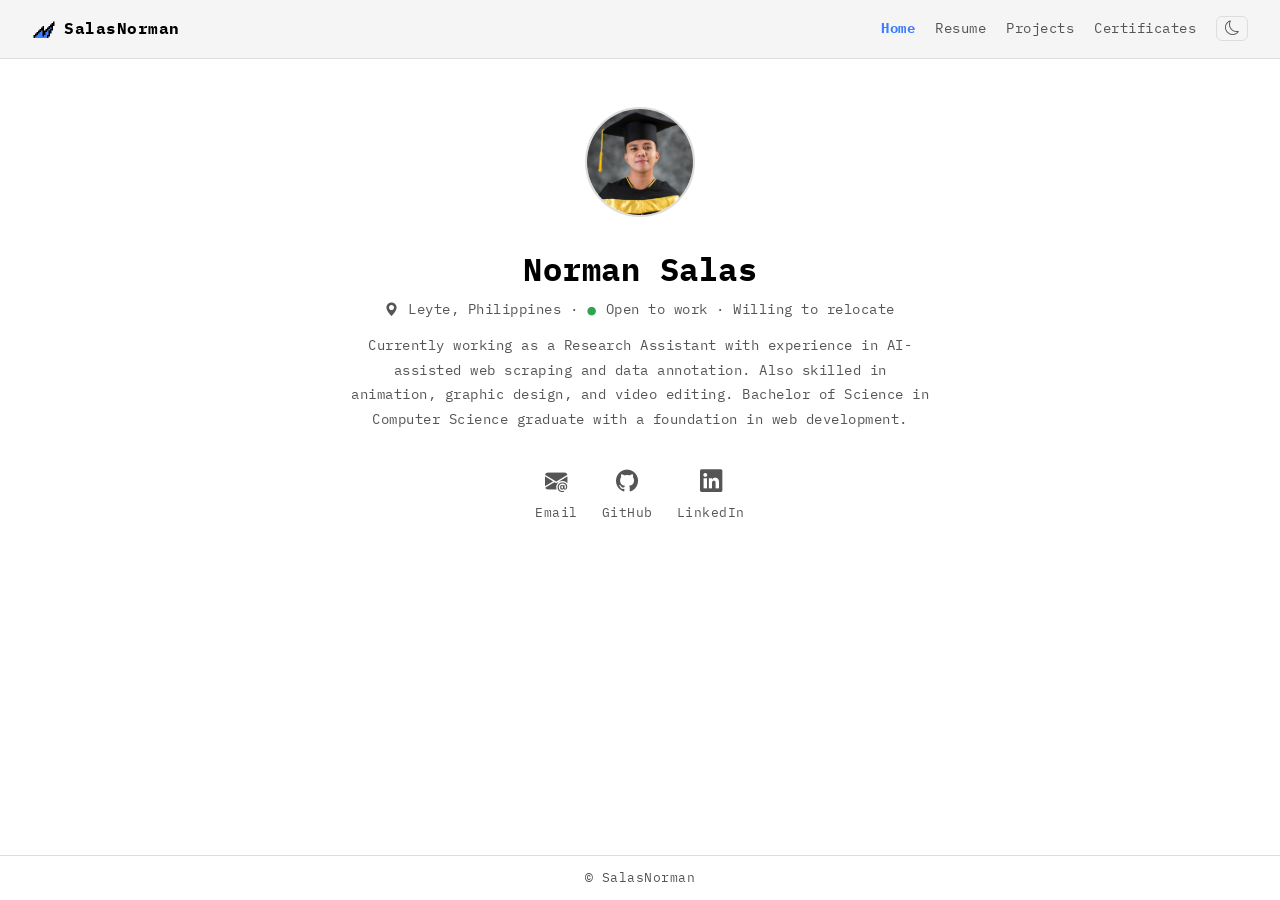
==== index.html @ 31a0b53a "feat: load resume data from JSON, unify all page titles" ====
<!doctype html>
<html lang="en">
  <head>
    <meta charset="UTF-8" />
    <meta name="viewport" content="width=device-width, initial-scale=1.0" />
    <meta
      name="description"
      content="Norman Salas - Web Developer and Machine Learning enthusiast. View my portfolio, projects, and skills."
    />
    <title>SalasNorman Portfolio</title>
    <link rel="icon" type="image/png" href="assets/images/favicon.png" />
    <link rel="stylesheet" href="css/base.css" />
    <link rel="stylesheet" href="css/layout.css" />
    <link rel="stylesheet" href="css/header.css" />
    <link rel="stylesheet" href="css/footer.css" />
    <link rel="stylesheet" href="css/home.css" />
    <link
      rel="stylesheet"
      href="https://cdn.jsdelivr.net/npm/bootstrap-icons@1.13.1/font/bootstrap-icons.min.css"
    />
  </head>
  <body>
    <header class="header">
      <a href="index.html" class="header__logo">
        <img src="assets/images/favicon.png" alt="" class="header__logo-icon" />
        SalasNorman
      </a>
      <nav class="header__nav">
        <div class="header__nav-links">
          <a href="index.html" class="active">Home</a>
          <a href="resume.html">Resume</a>
          <a href="projects.html">Projects</a>
          <a href="certificates.html">Certificates</a>
        </div>
        <button id="theme-toggle" class="theme-toggle" aria-label="Toggle theme">
          <i id="toggle-icon" class="bi bi-sun"></i>
        </button>
        <button class="hamburger" id="hamburger" aria-label="Menu">
          <i class="bi bi-list"></i>
        </button>
      </nav>
    </header>

    <div class="layout">
      <div class="layout__inner">
        <section class="home">
          <img
            class="home__avatar"
            src="assets/images/profile-pic.jpg"
            alt="Norman Salas"
            height="110"
            width="110"
          />
          <h1 class="home__name">Norman Salas</h1>
          <p class="home__location"><i class="bi bi-geo-alt-fill"></i> Leyte, Philippines · <span class="open-to-work">●</span> Open to work · Willing to relocate</p>
          <p class="home__bio">
            Currently working as a Research Assistant with experience in AI-assisted web scraping and data annotation. Also skilled in animation, graphic design, and video editing. Bachelor of Science in Computer Science graduate with a foundation in web development.
          </p>
          <div class="home__contacts">
            <a href="mailto:salasnorman015@gmail.com" aria-label="Email">
              <i class="bi bi-envelope-at-fill"></i>
              <span>Email</span>
            </a>
            <a href="https://github.com/SalasNorman/" aria-label="GitHub">
              <i class="bi bi-github"></i>
              <span>GitHub</span>
            </a>
            <a
              href="https://www.linkedin.com/in/salasnorman/"
              rel="noopener"
              target="_blank"
              aria-label="LinkedIn"
            >
              <i class="bi bi-linkedin"></i>
              <span>LinkedIn</span>
            </a>
          </div>
        </section>
      </div>
    </div>

    <footer class="footer">&copy; SalasNorman</footer>
    <script type="module" src="js/main.js"></script>
  </body>
</html>
---- css/base.css ----
@font-face {
  font-family: "IBM Plex Mono";
  src: url("../assets/fonts/IBMPlexMono-Regular.ttf") format("truetype");
  font-weight: 400;
  font-style: normal;
  font-display: swap;
}

@font-face {
  font-family: "IBM Plex Mono";
  src: url("../assets/fonts/IBMPlexMono-Bold.ttf") format("truetype");
  font-weight: 700;
  font-style: normal;
  font-display: swap;
}

:root {
  --bg: #000000;
  --text: #e0e0e0;
  --text-subtle: #888888;
  --accent: #3c7eff;
  --divider: #333333;
  --header-bg: #0a0a0a;
  --card-bg: #111111;
  --shadow: 0 2px 12px rgba(0,0,0,0.3);
}

.card {
  background: var(--card-bg);
  border-radius: 8px;
  box-shadow: var(--shadow);
  border-left: 4px solid var(--accent);
  transition: transform 0.2s, box-shadow 0.2s;
}

.card:hover {
  transform: scale(1.03);
  box-shadow: 0 4px 20px rgba(0, 0, 0, 0.4);
}

body.light {
  --bg: #ffffff;
  --text: #000000;
  --text-subtle: #555555;
  --accent: #3c7eff;
  --divider: #dddddd;
  --header-bg: #f5f5f5;
  --card-bg: #f8f8f8;
  --shadow: 0 2px 12px rgba(0,0,0,0.08);
}

* {
  box-sizing: border-box;
  margin: 0;
  padding: 0;
}

html, body {
  height: 100%;
}

body {
  display: flex;
  flex-direction: column;
  font-family: "IBM Plex Mono", system-ui, monospace;
  letter-spacing: 0.5px;
  background: var(--bg);
  color: var(--text);
  line-height: 1.6;
  transition: background 0.2s, color 0.2s;
}

a {
  color: var(--accent);
  text-decoration: none;
}

a:hover {
  text-decoration: underline;
}
---- css/layout.css ----
.layout {
  flex: 1;
  display: flex;
  flex-direction: column;
  align-items: center;
  padding: 3rem 1.5rem;
}

.layout__inner {
  width: 100%;
  max-width: 580px;
}

.layout__inner--wide {
  max-width: 720px;
}

@media (max-width: 600px) {
  .layout {
    padding: 2rem 1rem;
  }
}
---- css/header.css ----
.header {
  display: flex;
  justify-content: space-between;
  align-items: center;
  padding: 1rem 2rem;
  background: var(--header-bg);
  border-bottom: 1px solid var(--divider);
  position: relative;
}

.header__logo {
  display: flex;
  align-items: center;
  gap: 0.5rem;
  font-weight: 700;
  font-size: 1rem;
  color: var(--text);
}

.header__logo-icon {
  width: 24px;
  height: 24px;
  border-radius: 4px;
  background: #f5f5f5;
}

.header__nav {
  display: flex;
  align-items: center;
  gap: 0.75rem;
}

.header__nav-links {
  display: flex;
  align-items: center;
  gap: 1.25rem;
}

.header__nav-links a {
  font-size: 0.85rem;
  color: var(--text-subtle);
}

.header__nav-links a.active {
  color: var(--accent);
  font-weight: 700;
}

.theme-toggle {
  background: none;
  border: 1px solid var(--divider);
  border-radius: 6px;
  padding: 4px 8px;
  cursor: pointer;
  color: var(--text-subtle);
  font-size: 0.9rem;
  line-height: 1;
  margin-left: 0.5rem;
  transition: border-color 0.2s;
}

.theme-toggle:hover {
  border-color: var(--accent);
}

.hamburger {
  display: none;
  background: none;
  border: 1px solid var(--divider);
  border-radius: 6px;
  padding: 4px 8px;
  cursor: pointer;
  color: var(--text-subtle);
  font-size: 1.1rem;
  line-height: 1;
  transition: border-color 0.2s;
}

.hamburger:hover {
  border-color: var(--accent);
}

@media (max-width: 600px) {
  .header {
    padding: 0.75rem 1rem;
  }

  .header__nav {
    gap: 0.5rem;
  }

  .header__nav-links {
    display: none;
    position: absolute;
    top: 100%;
    right: 0;
    background: var(--header-bg);
    border: 1px solid var(--divider);
    border-radius: 8px;
    padding: 0.5rem;
    flex-direction: column;
    gap: 0.25rem;
    min-width: 140px;
    z-index: 100;
  }

  .nav-open .header__nav-links {
    display: flex;
  }

  .header__nav-links a {
    display: block;
    padding: 0.5rem 0.75rem;
    border-radius: 4px;
  }

  .header__nav-links a:hover {
    background: var(--divider);
  }

  .hamburger {
    display: block;
  }
}
---- css/footer.css ----
.footer {
  text-align: center;
  padding: 0.75rem 1rem;
  font-size: 0.8rem;
  color: var(--text-subtle);
  border-top: 1px solid var(--divider);
}
---- css/home.css ----
.home {
  text-align: center;
}

.home__avatar {
  width: 110px;
  height: 110px;
  border-radius: 50%;
  object-fit: cover;
  object-position: top;
  border: 2px solid var(--divider);
  margin-bottom: 1.25rem;
}

.home__name {
  font-size: 2rem;
  font-weight: 700;
  margin-bottom: 0.25rem;
}

.home__location {
  font-size: 0.85rem;
  color: var(--text-subtle);
  margin-bottom: 0.75rem;
}

.open-to-work {
  color: #2da44e;
  font-size: 0.7rem;
}

.home__bio {
  color: var(--text-subtle);
  font-size: 0.9rem;
  line-height: 1.7;
  margin-bottom: 2rem;
}

.home__contacts {
  display: flex;
  justify-content: center;
  gap: 1.5rem;
  font-size: 1.4rem;
}

.home__contacts a {
  display: flex;
  flex-direction: column;
  align-items: center;
  gap: 0.25rem;
  font-size: 0.8rem;
  color: var(--text-subtle);
  transition: color 0.2s;
}

.home__contacts a i {
  font-size: 1.4rem;
}

.home__contacts a:hover {
  color: var(--accent);
  text-decoration: none;
}

@media (max-width: 600px) {
  .home__name {
    font-size: 1.5rem;
  }
}
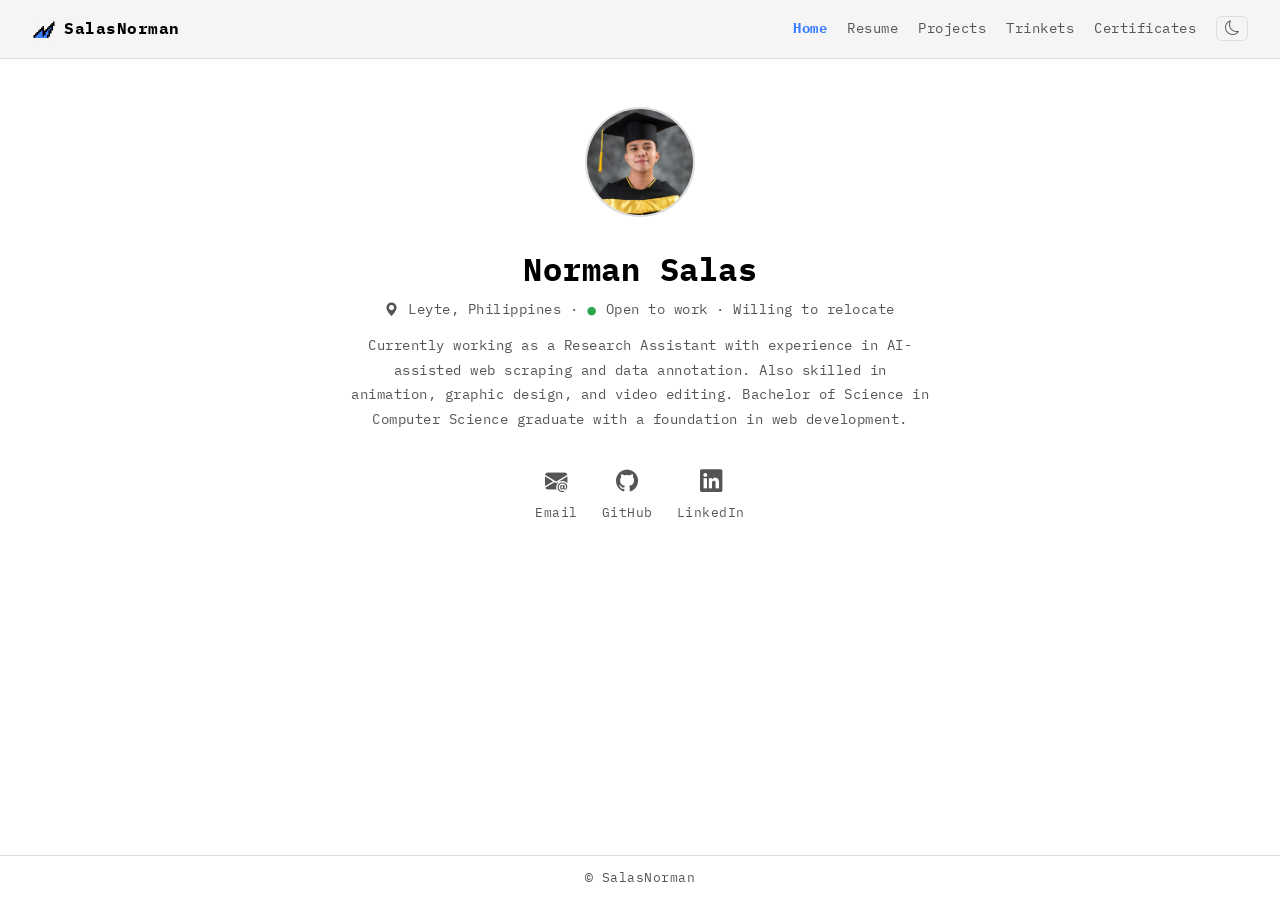
==== commit 84f4e4c8: "feat: add Trinkets page with simplified project cards (no actions)" ====
--- a/index.html
+++ b/index.html
@@ -30,6 +30,7 @@
           <a href="index.html" class="active">Home</a>
           <a href="resume.html">Resume</a>
           <a href="projects.html">Projects</a>
+          <a href="trinkets.html">Trinkets</a>
           <a href="certificates.html">Certificates</a>
         </div>
         <button id="theme-toggle" class="theme-toggle" aria-label="Toggle theme">
--- a/css/base.css
+++ b/css/base.css
@@ -22,7 +22,8 @@
   --divider: #333333;
   --header-bg: #0a0a0a;
   --card-bg: #111111;
-  --shadow: 0 2px 12px rgba(0,0,0,0.3);
+  --shadow: 0 2px 12px rgba(255,255,255,0.06);
+  --shadow-hover: 0 4px 20px rgba(255,255,255,0.2);
 }
 
 .card {
@@ -35,7 +36,7 @@
 
 .card:hover {
   transform: scale(1.03);
-  box-shadow: 0 4px 20px rgba(0, 0, 0, 0.4);
+  box-shadow: var(--shadow-hover);
 }
 
 body.light {
@@ -47,6 +48,7 @@
   --header-bg: #f5f5f5;
   --card-bg: #f8f8f8;
   --shadow: 0 2px 12px rgba(0,0,0,0.08);
+  --shadow-hover: 0 4px 20px rgba(0,0,0,0.15);
 }
 
 * {
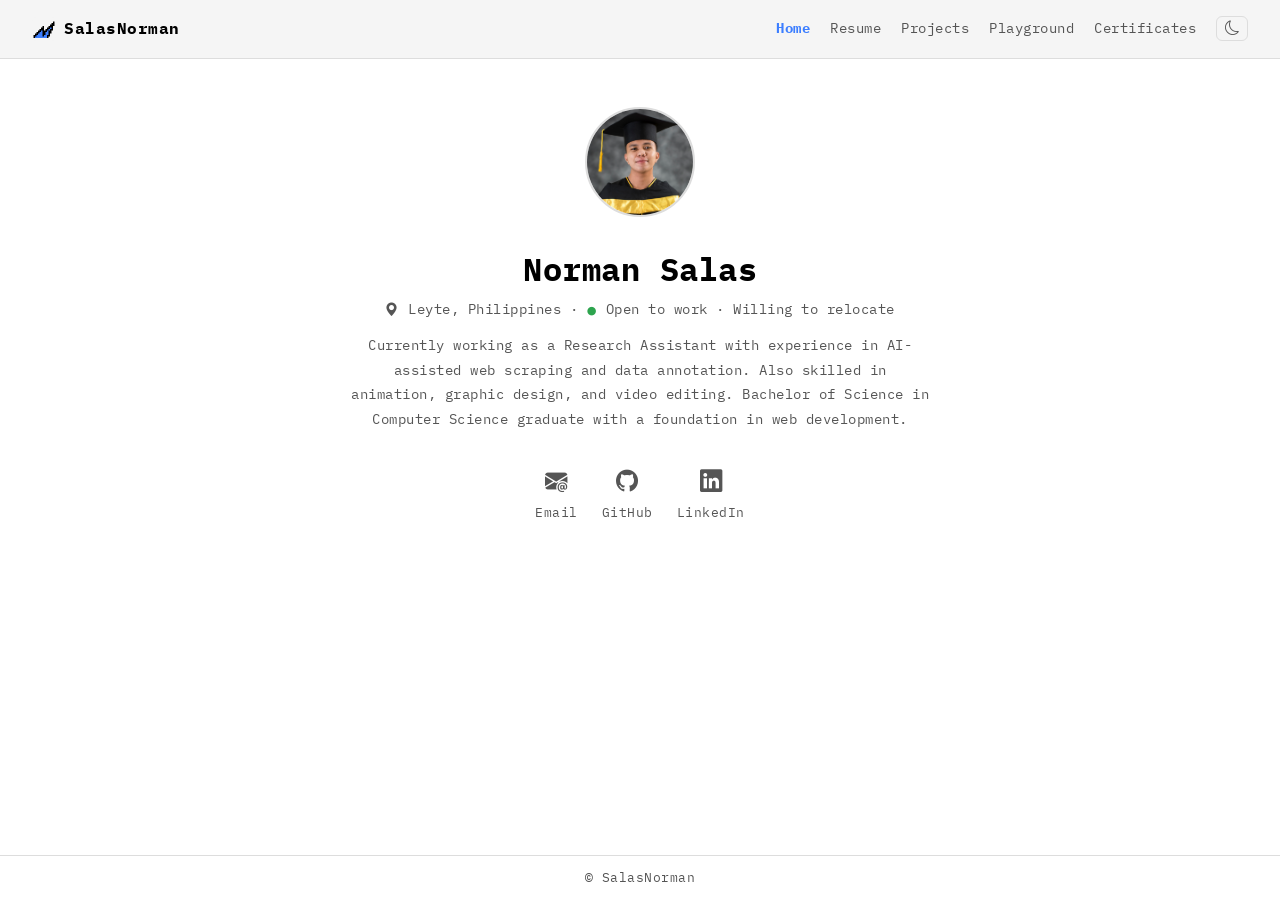
==== commit 5a5c605f: "feat: replace Trinkets with Playground — Text Formatter, Offline Notepad, Case Converter removed" ====
--- a/index.html
+++ b/index.html
@@ -30,7 +30,7 @@
           <a href="index.html" class="active">Home</a>
           <a href="resume.html">Resume</a>
           <a href="projects.html">Projects</a>
-          <a href="trinkets.html">Trinkets</a>
+          <a href="playground.html">Playground</a>
           <a href="certificates.html">Certificates</a>
         </div>
         <button id="theme-toggle" class="theme-toggle" aria-label="Toggle theme">
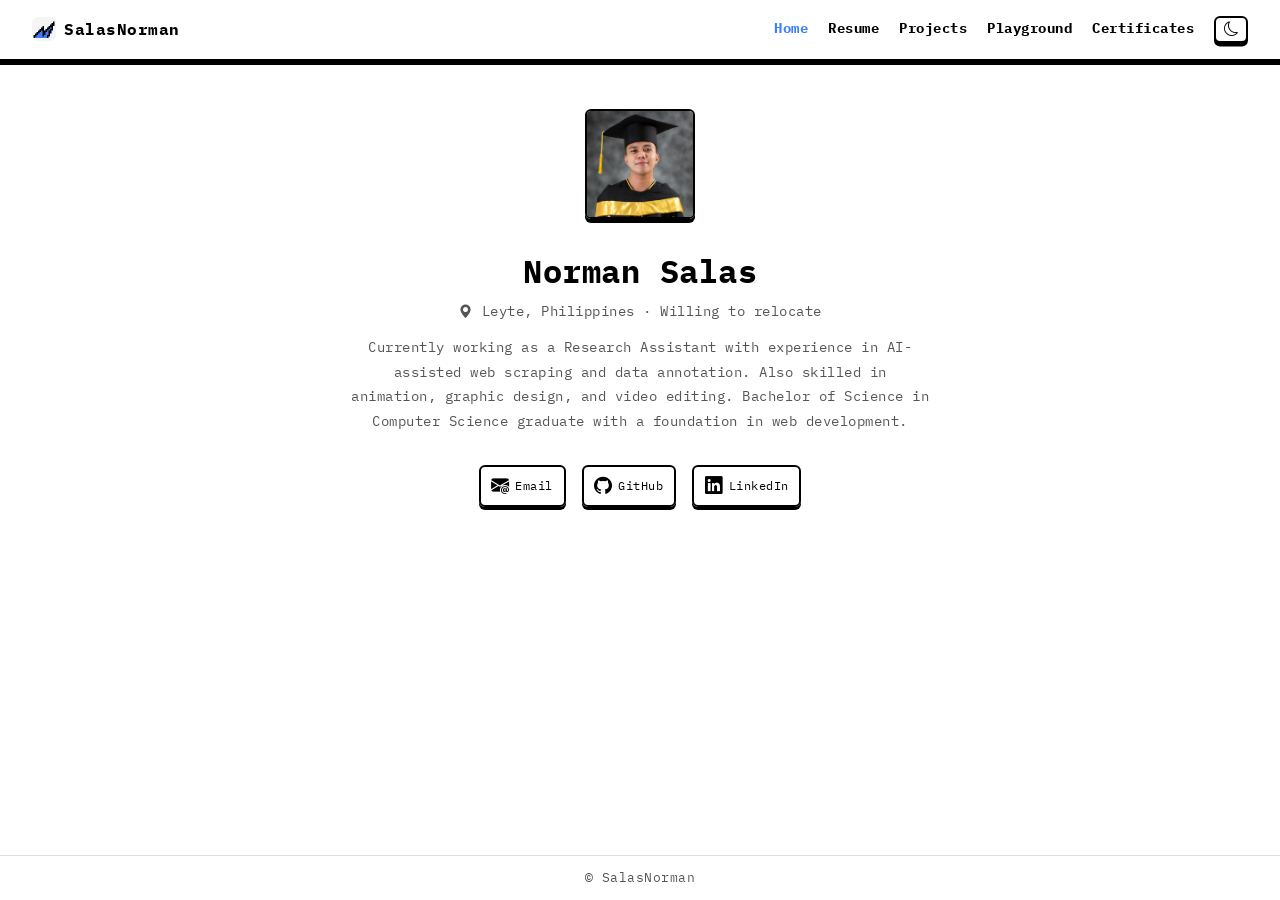
==== commit f95d2384: "style: comment out open to work status" ====
--- a/index.html
+++ b/index.html
@@ -13,36 +13,16 @@
     <link rel="stylesheet" href="css/layout.css" />
     <link rel="stylesheet" href="css/header.css" />
     <link rel="stylesheet" href="css/footer.css" />
-    <link rel="stylesheet" href="css/home.css" />
+    <link rel="stylesheet" href="css/pages/home.css" />
     <link
       rel="stylesheet"
       href="https://cdn.jsdelivr.net/npm/bootstrap-icons@1.13.1/font/bootstrap-icons.min.css"
     />
   </head>
   <body>
-    <header class="header">
-      <a href="index.html" class="header__logo">
-        <img src="assets/images/favicon.png" alt="" class="header__logo-icon" />
-        SalasNorman
-      </a>
-      <nav class="header__nav">
-        <div class="header__nav-links">
-          <a href="index.html" class="active">Home</a>
-          <a href="resume.html">Resume</a>
-          <a href="projects.html">Projects</a>
-          <a href="playground.html">Playground</a>
-          <a href="certificates.html">Certificates</a>
-        </div>
-        <button id="theme-toggle" class="theme-toggle" aria-label="Toggle theme">
-          <i id="toggle-icon" class="bi bi-sun"></i>
-        </button>
-        <button class="hamburger" id="hamburger" aria-label="Menu">
-          <i class="bi bi-list"></i>
-        </button>
-      </nav>
-    </header>
+    <header id="site-header" class="header"></header>
 
-    <div class="layout">
+    <main class="layout">
       <div class="layout__inner">
         <section class="home">
           <img
@@ -53,7 +33,7 @@
             width="110"
           />
           <h1 class="home__name">Norman Salas</h1>
-          <p class="home__location"><i class="bi bi-geo-alt-fill"></i> Leyte, Philippines · <span class="open-to-work">●</span> Open to work · Willing to relocate</p>
+          <p class="home__location"><i class="bi bi-geo-alt-fill"></i> Leyte, Philippines<!-- · <span class="open-to-work">●</span> Open to work--> · Willing to relocate</p>
           <p class="home__bio">
             Currently working as a Research Assistant with experience in AI-assisted web scraping and data annotation. Also skilled in animation, graphic design, and video editing. Bachelor of Science in Computer Science graduate with a foundation in web development.
           </p>
@@ -78,9 +58,9 @@
           </div>
         </section>
       </div>
-    </div>
+    </main>
 
-    <footer class="footer">&copy; SalasNorman</footer>
+    <footer id="site-footer" class="footer"></footer>
     <script type="module" src="js/main.js"></script>
   </body>
 </html>
--- a/css/base.css
+++ b/css/base.css
@@ -14,50 +14,18 @@
   font-display: swap;
 }
 
-:root {
-  --bg: #000000;
-  --text: #e0e0e0;
-  --text-subtle: #888888;
-  --accent: #3c7eff;
-  --divider: #333333;
-  --header-bg: #0a0a0a;
-  --card-bg: #111111;
-  --shadow: 0 2px 12px rgba(255,255,255,0.06);
-  --shadow-hover: 0 4px 20px rgba(255,255,255,0.2);
-}
-
-.card {
-  background: var(--card-bg);
-  border-radius: 8px;
-  box-shadow: var(--shadow);
-  border-left: 4px solid var(--accent);
-  transition: transform 0.2s, box-shadow 0.2s;
-}
-
-.card:hover {
-  transform: scale(1.03);
-  box-shadow: var(--shadow-hover);
-}
-
-body.light {
-  --bg: #ffffff;
-  --text: #000000;
-  --text-subtle: #555555;
-  --accent: #3c7eff;
-  --divider: #dddddd;
-  --header-bg: #f5f5f5;
-  --card-bg: #f8f8f8;
-  --shadow: 0 2px 12px rgba(0,0,0,0.08);
-  --shadow-hover: 0 4px 20px rgba(0,0,0,0.15);
-}
-
 * {
   box-sizing: border-box;
   margin: 0;
   padding: 0;
 }
 
-html, body {
+[hidden] {
+  display: none !important;
+}
+
+html,
+body {
   height: 100%;
 }
 
@@ -73,10 +41,102 @@
 }
 
 a {
-  color: var(--accent);
+  color: inherit;
   text-decoration: none;
 }
 
 a:hover {
   text-decoration: underline;
 }
+
+:root {
+  --bg: #000000;
+  --text: #e0e0e0;
+  --text-subtle: #888888;
+  --accent: #3c7eff;
+  --divider: #333333;
+  --well-band: rgba(224, 224, 224, 0.75);
+  --well-fade: rgba(224, 224, 224, 0.42);
+}
+
+body.light {
+  --bg: #ffffff;
+  --text: #000000;
+  --text-subtle: #555555;
+  --accent: #3c7eff;
+  --divider: #dddddd;
+  --well-band: rgba(0, 0, 0, 0.62);
+  --well-fade: rgba(0, 0, 0, 0.40);
+}
+
+.card {
+  background: var(--bg);
+  border: 2px solid var(--text);
+  border-radius: 6px;
+  box-shadow: 0 0.25em 0 0 var(--text);
+}
+
+.push-btn {
+  display: inline-flex;
+  align-items: center;
+  justify-content: center;
+  gap: 0.35rem;
+  border: 2px solid var(--text);
+  border-radius: 6px;
+  background: var(--bg);
+  color: var(--text);
+  font-family: inherit;
+  cursor: pointer;
+  box-shadow: 0 0.25em 0 0 var(--text);
+  transition:
+    transform 0.1s ease,
+    box-shadow 0.1s ease,
+    background 0.2s,
+    color 0.2s;
+}
+
+@media (hover: hover) {
+  .push-btn:hover {
+    transform: translateY(-0.1em);
+    box-shadow: 0 0.35em 0 0 var(--text);
+  }
+
+  .push-btn:hover:not(.push-btn--in):not(.active):not(.zen__btn--active) {
+    background: var(--divider);
+  }
+}
+
+.push-btn:active {
+  transform: translateY(0.26em);
+  box-shadow: 0 0 0 0 var(--text);
+}
+
+.push-btn:focus-visible {
+  outline: 2px solid var(--accent);
+  outline-offset: 3px;
+}
+
+@media (hover: hover) {
+  a.push-btn:hover {
+    text-decoration: none;
+  }
+}
+
+.push-btn--in {
+  background: var(--accent);
+  color: var(--bg);
+  transform: translateY(0.26em);
+  box-shadow: 0 0 0 0 var(--text);
+}
+
+.visually-hidden {
+  position: absolute;
+  width: 1px;
+  height: 1px;
+  margin: -1px;
+  padding: 0;
+  overflow: hidden;
+  clip: rect(0 0 0 0);
+  white-space: nowrap;
+  border: 0;
+}
--- a/css/header.css
+++ b/css/header.css
@@ -3,8 +3,8 @@
   justify-content: space-between;
   align-items: center;
   padding: 1rem 2rem;
-  background: var(--header-bg);
-  border-bottom: 1px solid var(--divider);
+  border-bottom: 2px solid var(--text);
+  box-shadow: 0 4px 0 0 var(--text);
   position: relative;
 }
 
@@ -20,7 +20,7 @@
 .header__logo-icon {
   width: 24px;
   height: 24px;
-  border-radius: 4px;
+  border-radius: 6px;
   background: #f5f5f5;
 }
 
@@ -38,7 +38,8 @@
 
 .header__nav-links a {
   font-size: 0.85rem;
-  color: var(--text-subtle);
+  color: var(--text);
+  font-weight: 700;
 }
 
 .header__nav-links a.active {
@@ -47,37 +48,17 @@
 }
 
 .theme-toggle {
-  background: none;
-  border: 1px solid var(--divider);
-  border-radius: 6px;
   padding: 4px 8px;
-  cursor: pointer;
-  color: var(--text-subtle);
   font-size: 0.9rem;
   line-height: 1;
   margin-left: 0.5rem;
-  transition: border-color 0.2s;
-}
-
-.theme-toggle:hover {
-  border-color: var(--accent);
 }
 
 .hamburger {
   display: none;
-  background: none;
-  border: 1px solid var(--divider);
-  border-radius: 6px;
   padding: 4px 8px;
-  cursor: pointer;
-  color: var(--text-subtle);
-  font-size: 1.1rem;
+  font-size: 0.9rem;
   line-height: 1;
-  transition: border-color 0.2s;
-}
-
-.hamburger:hover {
-  border-color: var(--accent);
 }
 
 @media (max-width: 600px) {
@@ -94,9 +75,10 @@
     position: absolute;
     top: 100%;
     right: 0;
-    background: var(--header-bg);
-    border: 1px solid var(--divider);
-    border-radius: 8px;
+    background: var(--bg);
+    border: 2px solid var(--text);
+    border-radius: 6px;
+    box-shadow: 0 4px 0 0 var(--text);
     padding: 0.5rem;
     flex-direction: column;
     gap: 0.25rem;
@@ -111,7 +93,7 @@
   .header__nav-links a {
     display: block;
     padding: 0.5rem 0.75rem;
-    border-radius: 4px;
+    border-radius: 6px;
   }
 
   .header__nav-links a:hover {
--- a/css/pages/home.css
+++ b/css/pages/home.css
@@ -0,0 +1,80 @@
+.home {
+  text-align: center;
+}
+
+.home__avatar {
+  width: 110px;
+  height: 110px;
+  border-radius: 6px;
+  object-fit: cover;
+  object-position: top;
+  border: 2px solid var(--text);
+  box-shadow: 0 0.25em 0 0 var(--text);
+  margin-bottom: 1.25rem;
+}
+
+.home__name {
+  font-size: 2rem;
+  font-weight: 700;
+  margin-bottom: 0.25rem;
+}
+
+.home__location {
+  font-size: 0.85rem;
+  color: var(--text-subtle);
+  margin-bottom: 0.75rem;
+}
+
+/* .open-to-work {
+  color: #2da44e;
+  font-size: 0.7rem;
+} */
+
+.home__bio {
+  color: var(--text-subtle);
+  font-size: 0.9rem;
+  line-height: 1.7;
+  margin-bottom: 2rem;
+}
+
+.home__contacts {
+  display: flex;
+  justify-content: center;
+  gap: 1rem;
+  font-size: 0.75rem;
+}
+
+.home__contacts a {
+  display: inline-flex;
+  flex-direction: row;
+  align-items: center;
+  gap: 0.45em;
+  padding: 0.4em 0.9em;
+  color: var(--text);
+  border: 2px solid var(--text);
+  border-radius: 6px;
+  box-shadow: 0 0.25em 0 0 var(--text);
+  transition: transform 0.1s ease, box-shadow 0.1s ease, background 0.2s;
+}
+
+.home__contacts a i {
+  font-size: 1.1rem;
+}
+
+.home__contacts a:hover {
+  transform: translateY(-0.1em);
+  box-shadow: 0 0.35em 0 0 var(--text);
+  background: var(--divider);
+  text-decoration: none;
+}
+
+.home__contacts a:active {
+  transform: translateY(0.26em);
+  box-shadow: 0 0 0 0 var(--text);
+}
+
+@media (max-width: 600px) {
+  .home__name {
+    font-size: 1.5rem;
+  }
+}
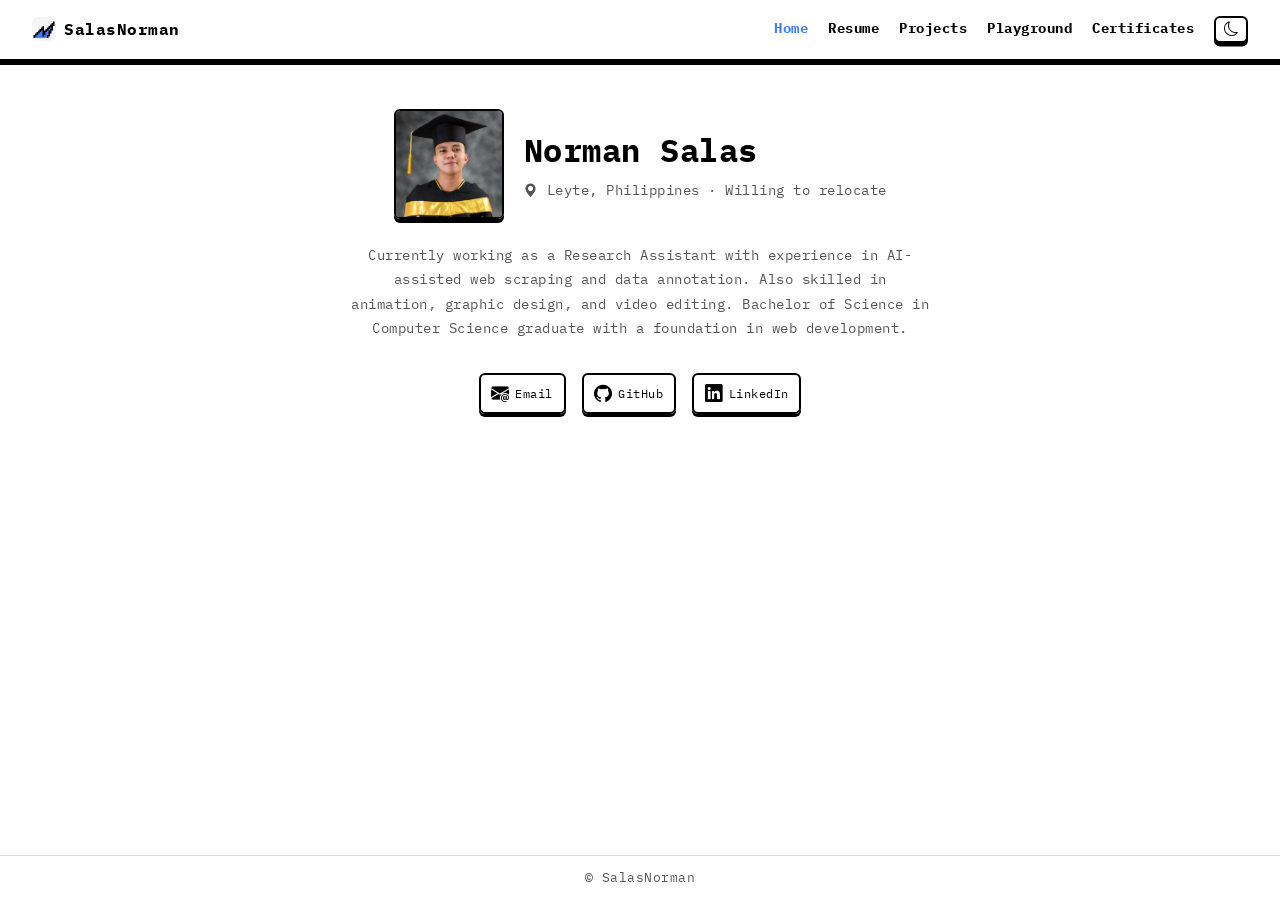
==== commit bf5ef526: "style: lay out home header as id card" ====
--- a/index.html
+++ b/index.html
@@ -25,15 +25,19 @@
     <main class="layout">
       <div class="layout__inner">
         <section class="home">
-          <img
-            class="home__avatar"
-            src="assets/images/profile-pic.jpg"
-            alt="Norman Salas"
-            height="110"
-            width="110"
-          />
-          <h1 class="home__name">Norman Salas</h1>
-          <p class="home__location"><i class="bi bi-geo-alt-fill"></i> Leyte, Philippines<!-- · <span class="open-to-work">●</span> Open to work--> · Willing to relocate</p>
+          <div class="home__id">
+            <img
+              class="home__avatar"
+              src="assets/images/profile-pic.jpg"
+              alt="Norman Salas"
+              height="110"
+              width="110"
+            />
+            <div class="home__id-info">
+              <h1 class="home__name">Norman Salas</h1>
+              <p class="home__location"><i class="bi bi-geo-alt-fill"></i> Leyte, Philippines<!-- · <span class="open-to-work">●</span> Open to work--> · Willing to relocate</p>
+            </div>
+          </div>
           <p class="home__bio">
             Currently working as a Research Assistant with experience in AI-assisted web scraping and data annotation. Also skilled in animation, graphic design, and video editing. Bachelor of Science in Computer Science graduate with a foundation in web development.
           </p>
--- a/css/base.css
+++ b/css/base.css
@@ -96,12 +96,9 @@
 }
 
 @media (hover: hover) {
-  .push-btn:hover {
+  .push-btn:hover:not(.push-btn--in):not(.active):not(.zen__btn--active) {
     transform: translateY(-0.1em);
     box-shadow: 0 0.35em 0 0 var(--text);
-  }
-
-  .push-btn:hover:not(.push-btn--in):not(.active):not(.zen__btn--active) {
     background: var(--divider);
   }
 }
--- a/css/pages/home.css
+++ b/css/pages/home.css
@@ -1,5 +1,14 @@
 .home {
   text-align: center;
+}
+
+.home__id {
+  display: flex;
+  align-items: center;
+  justify-content: center;
+  gap: 1.25rem;
+  text-align: left;
+  margin-bottom: 1.5rem;
 }
 
 .home__avatar {
@@ -10,7 +19,6 @@
   object-position: top;
   border: 2px solid var(--text);
   box-shadow: 0 0.25em 0 0 var(--text);
-  margin-bottom: 1.25rem;
 }
 
 .home__name {
@@ -22,7 +30,7 @@
 .home__location {
   font-size: 0.85rem;
   color: var(--text-subtle);
-  margin-bottom: 0.75rem;
+  margin-bottom: 0;
 }
 
 /* .open-to-work {
@@ -74,6 +82,12 @@
 }
 
 @media (max-width: 600px) {
+  .home__id {
+    flex-direction: column;
+    text-align: center;
+    gap: 0.5rem;
+  }
+
   .home__name {
     font-size: 1.5rem;
   }
